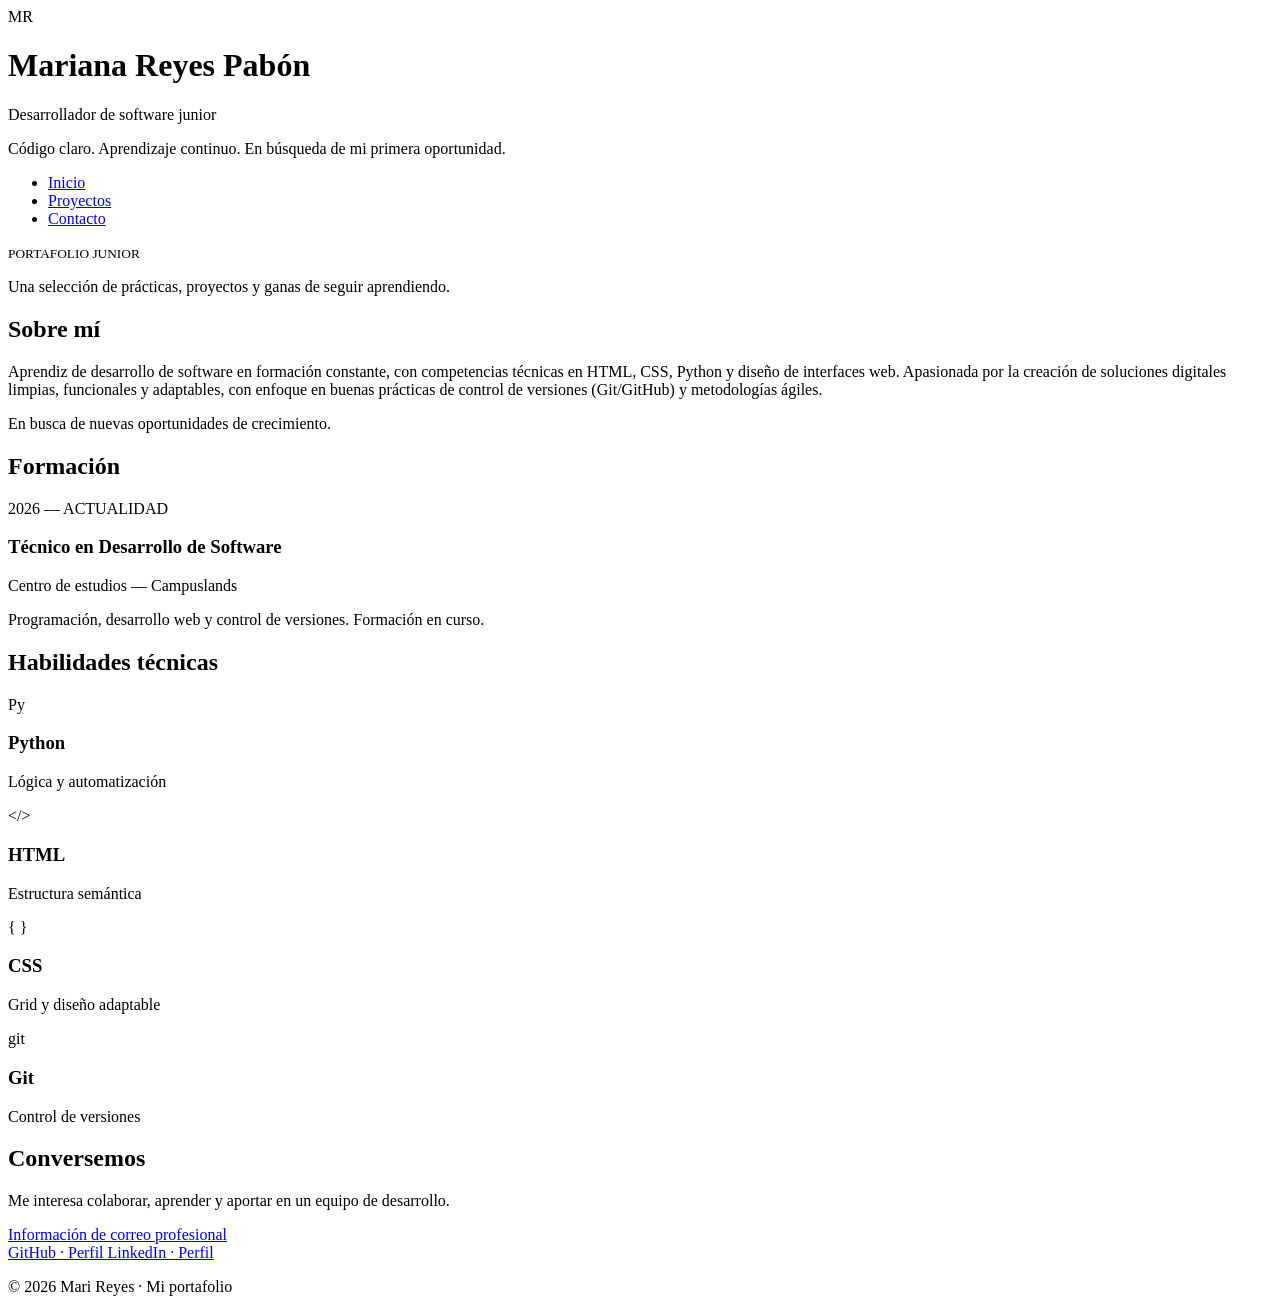
==== index.html @ 67c13725 "feat: :construction: Estructuracion en HTML de index En base a los requerimientos del reto, se escri" ====
<!DOCTYPE html>
<html lang="es">
<head>
    <meta charset="UTF-8">
    <meta name="viewport" content="width=device-width, initial-scale=1.0">
    <title>Mariana Reyes Pabón | Junior Software Developer</title>
    <link rel="stylesheet" href="styles.css">
</head>
<body>

    <div class="grid-contenedor">

        <header class="cabecera">
            <div class="avatar">MR</div>
            <div class="info-header">
                <h1>Mariana Reyes Pabón</h1>
                <p>Desarrollador de software junior</p>
            </div>
            <div class="texto-header-derecha">
                <p>Código claro. Aprendizaje continuo. En búsqueda de mi primera oportunidad.</p>
            </div>
        </header>

        <nav class="menu">
            <ul>
                <li><a href="index.html" class="activo">Inicio</a></li>
                <li><a href="proyectos.html">Proyectos</a></li>
                <li><a href="contacto.html">Contacto</a></li>
            </ul>
            <div class="menu-descripcion">
                <small>PORTAFOLIO JUNIOR</small>
                <p>Una selección de prácticas, proyectos y ganas de seguir aprendiendo.</p>
            </div>
        </nav>

        <main class="principal">

            <section class="tarjeta-seccion perfil">
                <h2>Sobre mí</h2>
                <p>Aprendiz de desarrollo de software en formación constante, con competencias técnicas en HTML, CSS, Python y diseño de interfaces web. Apasionada por la creación de soluciones digitales limpias, funcionales y adaptables, con enfoque en buenas prácticas de control de versiones (Git/GitHub) y metodologías ágiles.</p>
                <div class="badge-destacado">
                    <span>En busca de nuevas oportunidades de crecimiento.</span>
                </div>
            </section>

            <section class="tarjeta-seccion formacion">
                <h2>Formación</h2>
                <span class="periodo">2026 — ACTUALIDAD</span>
                <h3>Técnico en Desarrollo de Software</h3>
                <p class="institucion">Centro de estudios — Campuslands</p>
                <p>Programación, desarrollo web y control de versiones. Formación en curso.</p>
            </section>

            <section class="seccion-habilidades">
                <h2>Habilidades técnicas</h2>
                <div class="grid-habilidades">
                    <article class="card-habilidad">
                        <div class="icono-habilidad">Py</div>
                        <div class="info-habilidad">
                            <h3>Python</h3>
                            <p>Lógica y automatización</p>
                        </div>
                    </article>
                    <article class="card-habilidad">
                        <div class="icono-habilidad">&lt;/&gt;</div>
                        <div class="info-habilidad">
                            <h3>HTML</h3>
                            <p>Estructura semántica</p>
                        </div>
                    </article>
                    <article class="card-habilidad">
                        <div class="icono-habilidad">{ }</div>
                        <div class="info-habilidad">
                            <h3>CSS</h3>
                            <p>Grid y diseño adaptable</p>
                        </div>
                    </article>
                    <article class="card-habilidad">
                        <div class="icono-habilidad">git</div>
                        <div class="info-habilidad">
                            <h3>Git</h3>
                            <p>Control de versiones</p>
                        </div>
                    </article>
                </div>
            </section>

            <section class="tarjeta-contacto">
                <h2>Conversemos</h2>
                <p>Me interesa colaborar, aprender y aportar en un equipo de desarrollo.</p>

                <a href="marireyes.dev01@gmail.com" class="btn-contacto">Información de correo profesional</a>
            </section>

        </main>

        <footer class="pie">
            <div class="enlaces-footer">
                <a href="Mari-Reyes (Mariana Reyes Pabón)" target="_blank">GitHub · Perfil </a>
                <a href="www.linkedin.com/in/mariana-reyes-pabón-7a0017425" target="_blank">LinkedIn · Perfil </a>
            </div>
            <p class="copyright">© 2026 Mari Reyes · Mi portafolio </p>
        </footer>

    </div>

</body>
</html>
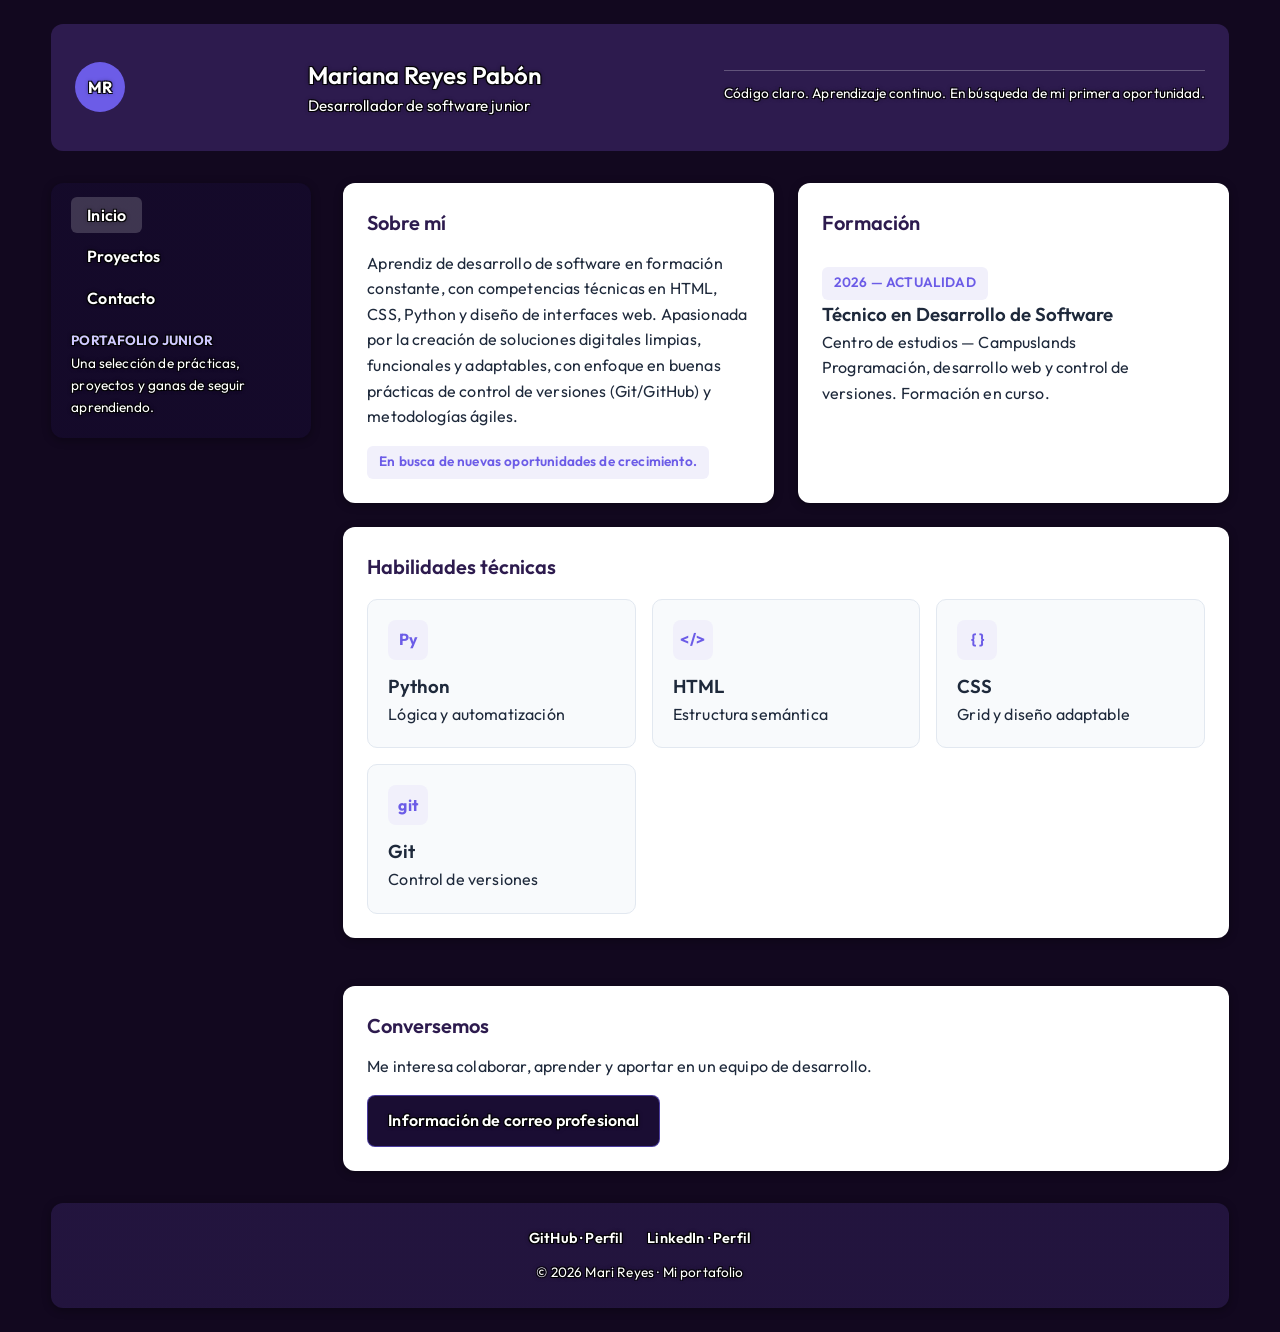
==== commit 60fda97f: "feat: :sparkles: Correcion direccion de enlaces a redes profesionales. Cambio de enlaces que direcio" ====
--- a/index.html
+++ b/index.html
@@ -96,8 +96,8 @@
 
         <footer class="pie">
             <div class="enlaces-footer">
-                <a href="Mari-Reyes (Mariana Reyes Pabón)" target="_blank">GitHub · Perfil </a>
-                <a href="www.linkedin.com/in/mariana-reyes-pabón-7a0017425" target="_blank">LinkedIn · Perfil </a>
+                <a href="https://github.com/Mari-Reyes" target="_blank">GitHub · Perfil </a>
+                <a href="https://www.linkedin.com/in/mariana-reyes-pab%C3%B3n-7a0017425/?trk=public-profile-join-page" target="_blank">LinkedIn · Perfil </a>
             </div>
             <p class="copyright">© 2026 Mari Reyes · Mi portafolio </p>
         </footer>
--- a/styles.css
+++ b/styles.css
@@ -0,0 +1,416 @@
+/*ESTILOS GENERALES Y MOBILE FIRST*/
+
+@import url('https://fonts.googleapis.com/css2?family=Outfit:wght@300;400;500;600;700&display=swap');
+
+:root {
+
+    --color-fondo: #12081F;
+    --color-principal: #2D1B4E;
+    --color-secundario: #6C5CE7;
+    --color-claro: #f1f0fb;
+    --color-texto: #1e293b;
+    --color-texto-suave: #64748b;
+    --color-tarjeta: #ffffff;
+    --color-superficie: #f8fafc; 
+
+    --texto-claro: #ffffff;
+    --borde-texto:
+        -1px -1px 0 rgba(0, 0, 0, 0.85),
+         1px -1px 0 rgba(0, 0, 0, 0.85),
+        -1px  1px 0 rgba(0, 0, 0, 0.85),
+         1px  1px 0 rgba(0, 0, 0, 0.85),
+         0 0 4px rgba(0, 0, 0, 0.6);
+}
+
+* {
+    box-sizing: border-box;
+    margin: 0;
+    padding: 0;
+}
+
+body {
+    font-family: 'Google Sans', 'Outfit', 'Segoe UI', Tahoma, Geneva, Verdana, sans-serif;
+    background-color: var(--color-fondo);
+    color: var(--color-texto);
+    line-height: 1.6;
+    letter-spacing: 0.01em;
+}
+
+h1, h2, h3, h4 {
+    font-weight: 600;
+    letter-spacing: 0;
+}
+
+.grid-contenedor {
+    max-width: 1200px;
+    width: 92%;
+    margin: 0 auto;
+    display: flex;
+    flex-direction: column;
+    gap: 1.5rem;
+    padding: 1.5rem 0;
+}
+
+img {
+    max-width: 100%;
+    height: auto;
+    display: block;
+}
+
+
+/* CABECERA (fondo oscuro -> texto blanco con borde negro)*/
+
+.cabecera {
+    background-color: var(--color-principal);
+    color: var(--texto-claro);
+    padding: 2rem 1.5rem;
+    border-radius: 12px;
+    display: flex;
+    flex-direction: column;
+    gap: 1rem;
+    text-shadow: var(--borde-texto);
+}
+
+.avatar {
+    width: 50px;
+    height: 50px;
+    background-color: var(--color-secundario);
+    color: var(--texto-claro);
+    display: flex;
+    align-items: center;
+    justify-content: center;
+    font-weight: bold;
+    border-radius: 50%;
+    text-shadow: var(--borde-texto);
+}
+
+.info-header h1 {
+    font-size: 1.5rem;
+}
+
+.info-header p {
+    font-size: 0.95rem;
+    opacity: 1;
+}
+
+.texto-header-derecha {
+    font-size: 0.85rem;
+    border-top: 1px solid rgba(255, 255, 255, 0.25);
+    padding-top: 0.75rem;
+}
+
+
+/* MENÚ DE NAVEGACIÓN (con imagen background.png)*/
+
+.menu {
+    /* Velo oscuro muy ligero encima de la imagen para que el texto se lea */
+    background-image:
+        linear-gradient(rgba(10, 4, 24, 0.35), rgba(10, 4, 24, 0.35)),
+        url('../Mi_portafolio/img/background.png');
+    background-size: cover;
+    background-position: center;
+    background-repeat: no-repeat;
+    background-color: #1a0d33;
+    color: var(--texto-claro);
+    padding: 1.25rem;
+    border-radius: 12px;
+    box-shadow: 0 2px 8px rgba(0, 0, 0, 0.35);
+    text-shadow: var(--borde-texto);
+}
+
+.menu ul {
+    list-style: none;
+    display: flex;
+    gap: 1rem;
+    margin-bottom: 1rem;
+}
+
+.menu a {
+    text-decoration: none;
+    color: var(--texto-claro);
+    font-weight: 600;
+    padding: 0.5rem 1rem;
+    border-radius: 6px;
+    transition: background 0.2s;
+    text-shadow: var(--borde-texto);
+}
+
+.menu a:hover,
+.menu a.activo {
+    background-color: rgba(255, 255, 255, 0.18);
+    color: var(--texto-claro);
+}
+
+.menu-descripcion small {
+    color: #cfc8ff;
+    font-weight: bold;
+}
+
+.menu-descripcion p {
+    font-size: 0.85rem;
+    color: var(--texto-claro);
+}
+
+.principal {
+    display: flex;
+    flex-direction: column;
+    gap: 1.5rem;
+}
+
+
+/* TARJETAS Y SECCIONES (fondo blanco -> texto oscuro)*/
+
+.tarjeta-seccion,
+.tarjeta-correo,
+.tarjeta-redes,
+.seccion-aviso-privacidad,
+.tarjeta-contacto,
+.seccion-intro,
+.seccion-intro-contacto,
+.seccion-habilidades {
+    background-color: var(--color-tarjeta);
+    padding: 1.5rem;
+    border-radius: 12px;
+    box-shadow: 0 2px 8px rgba(0, 0, 0, 0.35);
+}
+
+.seccion-proyectos-grid {
+    background-color: var(--color-tarjeta);
+    padding: 1.5rem;
+    border-radius: 12px;
+    box-shadow: 0 2px 8px rgba(0, 0, 0, 0.35);
+}
+
+.tarjeta-seccion h2,
+.seccion-habilidades h2,
+.seccion-proyectos h2,
+.seccion-intro h2,
+.tarjeta-contacto h2,
+.seccion-intro-contacto h2,
+.tarjeta-correo h3,
+.tarjeta-redes h3,
+.seccion-aviso-privacidad h4 {
+    color: var(--color-principal);
+    margin-bottom: 0.75rem;
+    font-size: 1.25rem;
+}
+
+.badge-destacado,
+.periodo {
+    display: inline-block;
+    background-color: var(--color-claro);
+    color: var(--color-secundario);
+    padding: 0.35rem 0.75rem;
+    border-radius: 6px;
+    font-size: 0.85rem;
+    font-weight: 600;
+    margin-top: 1rem;
+}
+
+.grid-habilidades,
+.grid-tarjetas-proyectos {
+    display: grid;
+    grid-template-columns: repeat(auto-fit, minmax(260px, 1fr));
+    gap: 1rem;
+    margin-top: 1rem;
+}
+
+.card-habilidad,
+.card-proyecto-detalle {
+    background-color: var(--color-superficie);
+    border: 1px solid #e2e8f0;
+    padding: 1.25rem;
+    border-radius: 10px;
+    display: flex;
+    flex-direction: column;
+    gap: 0.75rem;
+}
+
+.icono-habilidad {
+    background-color: var(--color-claro);
+    color: var(--color-secundario);
+    width: 40px;
+    height: 40px;
+    display: flex;
+    align-items: center;
+    justify-content: center;
+    border-radius: 8px;
+    font-weight: bold;
+}
+
+.tags-tecnologias,
+.tags-proyecto {
+    display: flex;
+    gap: 0.5rem;
+    flex-wrap: wrap;
+}
+
+.tag {
+    background-color: var(--color-claro);
+    color: var(--color-secundario);
+    font-size: 0.75rem;
+    padding: 0.2rem 0.5rem;
+    border-radius: 4px;
+    font-weight: 600;
+}
+
+
+/* BOTONES (con imagen Botones.png)*/
+
+.btn-contacto,
+.btn-github,
+.btn-correo {
+    display: inline-block;
+    background-image: url('../Mi_portafolio/img/footer.png');
+    background-size: cover;
+    background-position: center;
+    background-repeat: no-repeat;
+    background-color: #1a0d33;
+    color: var(--texto-claro);
+    text-shadow: var(--borde-texto);
+    text-decoration: none;
+    padding: 0.75rem 1.25rem;
+    border: 1px solid rgba(108, 92, 231, 0.6);
+    border-radius: 8px;
+    font-weight: 600;
+    text-align: center;
+    margin-top: 1rem;
+    transition: filter 0.2s, transform 0.2s;
+}
+
+.btn-contacto:hover,
+.btn-github:hover,
+.btn-correo:hover {
+    filter: brightness(1.25) saturate(1.1);
+    transform: translateY(-1px);
+}
+
+.btn-contacto:focus-visible,
+.btn-github:focus-visible,
+.btn-correo:focus-visible {
+    outline: 3px solid var(--color-secundario);
+    outline-offset: 2px;
+}
+
+.ruta-ejemplo,
+.nota-privacidad {
+    font-size: 0.8rem;
+    color: var(--color-texto-suave);
+}
+
+
+/* FOOTER (con imagen footer.png en todas las páginas)*/
+
+.pie {
+    background-image:
+        linear-gradient(rgba(10, 4, 24, 0.3), rgba(10, 4, 24, 0.3)),
+        url('../Mi_portafolio/img/Botones.png');
+    background-size: cover;
+    background-position: center;
+    background-repeat: no-repeat;
+    background-color: #2D1B4E;
+    color: var(--texto-claro);
+    text-shadow: var(--borde-texto);
+    padding: 1.5rem;
+    border-radius: 12px;
+    text-align: center;
+    font-size: 0.9rem;
+    box-shadow: 0 2px 8px rgba(0, 0, 0, 0.35);
+}
+
+.enlaces-footer {
+    display: flex;
+    justify-content: center;
+    flex-wrap: wrap;
+    gap: 1.5rem;
+    margin-bottom: 0.75rem;
+}
+
+.enlaces-footer a {
+    color: var(--texto-claro);
+    text-decoration: none;
+    font-weight: 600;
+    text-shadow: var(--borde-texto);
+}
+
+.enlaces-footer a:hover {
+    text-decoration: underline;
+}
+
+.copyright {
+    color: var(--texto-claro);
+    font-size: 0.85rem;
+    text-shadow: var(--borde-texto);
+}
+
+
+/* MEDIA QUERY 1: DESDE 600px*/
+
+@media (min-width: 600px) {
+    .cabecera {
+        flex-direction: row;
+        align-items: center;
+        justify-content: space-between;
+    }
+}
+
+
+/* MEDIA QUERY 2: DESDE 1024px (Grid por áreas en computador)*/
+
+@media (min-width: 1024px) {
+    .grid-contenedor {
+        display: grid;
+        grid-template-areas:
+            "header header"
+            "nav main"
+            "footer footer";
+        grid-template-columns: 260px 1fr;
+        gap: 2rem;
+    }
+
+    .cabecera {
+        grid-area: header;
+    }
+
+    .menu {
+        grid-area: nav;
+        align-self: start;
+        position: sticky;
+        top: 1.5rem;
+    }
+
+    .menu ul {
+        flex-direction: column;
+    }
+
+    .principal {
+        grid-area: main;
+        display: grid;
+        grid-template-areas:
+            "perfil formacion"
+            "habilidades habilidades"
+            "proyectos proyectos"
+            "contacto contacto";
+        grid-template-columns: 1fr 1fr;
+        gap: 1.5rem;
+    }
+
+    .perfil { grid-area: perfil; }
+    .formacion { grid-area: formacion; }
+    .seccion-habilidades { grid-area: habilidades; }
+    .seccion-proyectos { grid-area: proyectos; }
+    .tarjeta-contacto { grid-area: contacto; }
+
+    /* Para proyectos.html y contacto.html */
+    .seccion-intro { grid-area: perfil; grid-column: span 2; }
+    .seccion-proyectos-grid { grid-area: habilidades; grid-column: span 2; }
+
+    .seccion-intro-contacto { grid-area: perfil; grid-column: span 2; }
+    .tarjeta-correo { grid-area: formacion; }
+    .tarjeta-redes { grid-area: habilidades; }
+    .seccion-aviso-privacidad { grid-area: proyectos; grid-column: span 2; }
+
+    .pie {
+        grid-area: footer;
+    }
+}
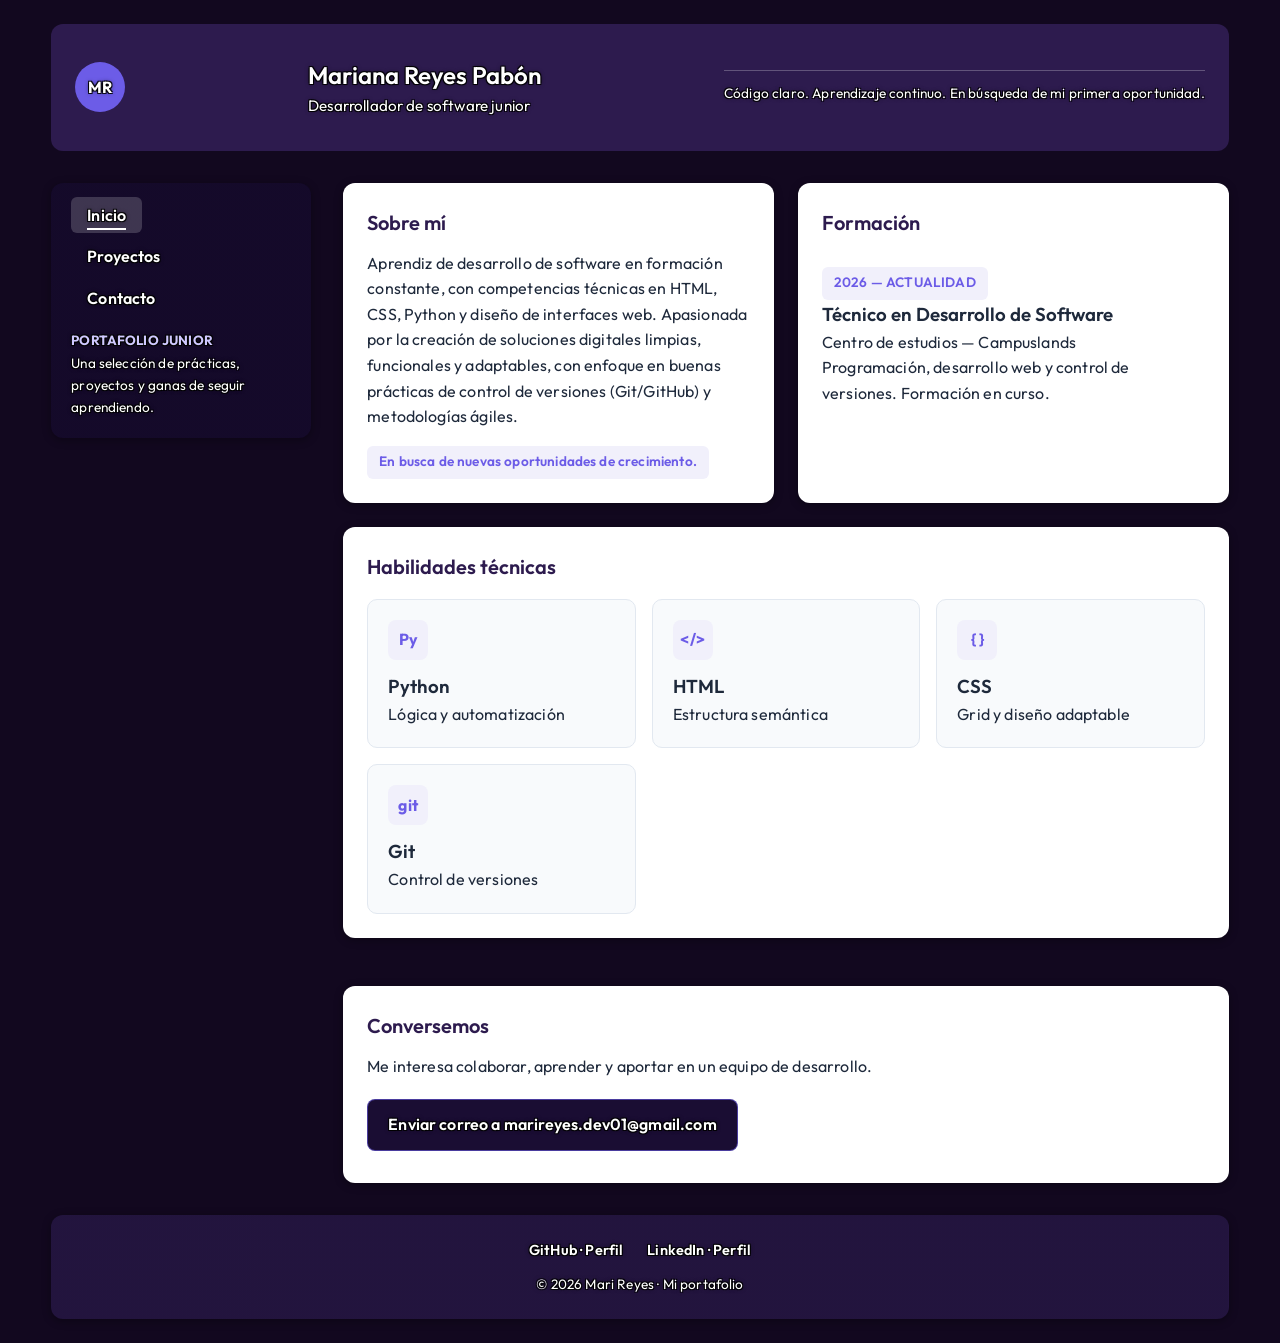
==== commit 93fde96d: "feat: :art: Agregar animaciones al diseño Correcion del enlace al correo electronico e insercion de " ====
--- a/index.html
+++ b/index.html
@@ -89,7 +89,9 @@
                 <h2>Conversemos</h2>
                 <p>Me interesa colaborar, aprender y aportar en un equipo de desarrollo.</p>
 
-                <a href="marireyes.dev01@gmail.com" class="btn-contacto">Información de correo profesional</a>
+                <a href="mailto:marireyes.dev01@gmail.com" class="btn-contacto">
+                Enviar correo a marireyes.dev01@gmail.com
+                </a>
             </section>
 
         </main>
--- a/styles.css
+++ b/styles.css
@@ -57,9 +57,6 @@
     display: block;
 }
 
-
-/* CABECERA (fondo oscuro -> texto blanco con borde negro)*/
-
 .cabecera {
     background-color: var(--color-principal);
     color: var(--texto-claro);
@@ -99,11 +96,7 @@
     padding-top: 0.75rem;
 }
 
-
-/* MENÚ DE NAVEGACIÓN (con imagen background.png)*/
-
 .menu {
-    /* Velo oscuro muy ligero encima de la imagen para que el texto se lea */
     background-image:
         linear-gradient(rgba(10, 4, 24, 0.35), rgba(10, 4, 24, 0.35)),
         url('../Mi_portafolio/img/background.png');
@@ -156,9 +149,6 @@
     flex-direction: column;
     gap: 1.5rem;
 }
-
-
-/* TARJETAS Y SECCIONES (fondo blanco -> texto oscuro)*/
 
 .tarjeta-seccion,
 .tarjeta-correo,
@@ -254,9 +244,6 @@
     font-weight: 600;
 }
 
-
-/* BOTONES (con imagen Botones.png)*/
-
 .btn-contacto,
 .btn-github,
 .btn-correo {
@@ -298,9 +285,6 @@
     color: var(--color-texto-suave);
 }
 
-
-/* FOOTER (con imagen footer.png en todas las páginas)*/
-
 .pie {
     background-image:
         linear-gradient(rgba(10, 4, 24, 0.3), rgba(10, 4, 24, 0.3)),
@@ -343,9 +327,6 @@
     text-shadow: var(--borde-texto);
 }
 
-
-/* MEDIA QUERY 1: DESDE 600px*/
-
 @media (min-width: 600px) {
     .cabecera {
         flex-direction: row;
@@ -353,9 +334,6 @@
         justify-content: space-between;
     }
 }
-
-
-/* MEDIA QUERY 2: DESDE 1024px (Grid por áreas en computador)*/
 
 @media (min-width: 1024px) {
     .grid-contenedor {
@@ -413,4 +391,233 @@
     .pie {
         grid-area: footer;
     }
+}
+
+
+@keyframes entrada {
+    from { opacity: 0; transform: translateY(18px); }
+    to   { opacity: 1; transform: translateY(0); }
+}
+
+.cabecera { animation: entrada 0.7s cubic-bezier(.2, .7, .2, 1) backwards; }
+.menu     { animation: entrada 0.7s cubic-bezier(.2, .7, .2, 1) 0.12s backwards; }
+
+.principal > * {
+    animation: entrada 0.7s cubic-bezier(.2, .7, .2, 1) backwards;
+}
+.principal > *:nth-child(1) { animation-delay: 0.22s; }
+.principal > *:nth-child(2) { animation-delay: 0.32s; }
+.principal > *:nth-child(3) { animation-delay: 0.42s; }
+.principal > *:nth-child(4) { animation-delay: 0.52s; }
+.principal > *:nth-child(5) { animation-delay: 0.62s; }
+
+.pie { animation: entrada 0.7s cubic-bezier(.2, .7, .2, 1) 0.6s backwards; }
+
+@keyframes deriva {
+    from { background-position: center, 0% 50%; }
+    to   { background-position: center, 100% 50%; }
+}
+
+.menu,
+.pie {
+    background-size: 100% 100%, cover;
+    animation-name: entrada, deriva;
+    animation-duration: 0.7s, 28s;
+    animation-timing-function: cubic-bezier(.2, .7, .2, 1), ease-in-out;
+    animation-iteration-count: 1, infinite;
+    animation-direction: normal, alternate;
+    animation-fill-mode: backwards, none;
+}
+.menu { animation-delay: 0.12s, 0s; }
+.pie  { animation-delay: 0.6s, 0s; }
+
+@keyframes aro {
+    0%   { box-shadow: 0 0 0 0 rgba(108, 92, 231, 0.55); }
+    70%  { box-shadow: 0 0 0 12px rgba(108, 92, 231, 0); }
+    100% { box-shadow: 0 0 0 0 rgba(108, 92, 231, 0); }
+}
+
+.avatar { animation: aro 3.2s ease-out infinite; }
+
+.menu a {
+    position: relative;
+}
+
+.menu a::after {
+    content: "";
+    position: absolute;
+    left: 1rem;
+    right: 1rem;
+    bottom: 0.2rem;
+    height: 2px;
+    background: var(--texto-claro);
+    transform: scaleX(0);
+    transform-origin: left;
+    transition: transform 0.3s ease;
+}
+
+.menu a:hover::after,
+.menu a.activo::after {
+    transform: scaleX(1);
+}
+
+
+.card-habilidad,
+.card-proyecto-detalle {
+    transition: transform 0.3s ease, box-shadow 0.3s ease, border-color 0.3s ease;
+}
+
+.card-habilidad:hover,
+.card-proyecto-detalle:hover {
+    transform: translateY(-5px);
+    border-color: var(--color-secundario);
+    box-shadow: 0 12px 24px rgba(45, 27, 78, 0.18);
+}
+
+.icono-habilidad {
+    transition: transform 0.3s ease, background-color 0.3s ease, color 0.3s ease;
+}
+
+.card-habilidad:hover .icono-habilidad {
+    transform: scale(1.12) rotate(-4deg);
+    background-color: var(--color-secundario);
+    color: var(--texto-claro);
+}
+
+.tag {
+    transition: background-color 0.25s ease, color 0.25s ease;
+}
+
+.card-proyecto-detalle:hover .tag {
+    background-color: var(--color-secundario);
+    color: var(--texto-claro);
+}
+
+.btn-contacto,
+.btn-github,
+.btn-correo {
+    position: relative;
+    overflow: hidden;
+    background-size: 130% auto;
+    background-position: 0% 50%;
+    transition: background-position 0.6s ease, filter 0.25s ease,
+                transform 0.25s ease, box-shadow 0.25s ease;
+}
+
+.btn-contacto::after,
+.btn-github::after,
+.btn-correo::after {
+    content: "";
+    position: absolute;
+    top: 0;
+    left: -80%;
+    width: 50%;
+    height: 100%;
+    background: linear-gradient(105deg, transparent, rgba(255, 255, 255, 0.35), transparent);
+    transform: skewX(-20deg);
+    pointer-events: none;
+}
+
+.btn-contacto:hover,
+.btn-github:hover,
+.btn-correo:hover {
+    background-position: 100% 50%;
+    box-shadow: 0 6px 16px rgba(108, 92, 231, 0.45);
+}
+
+.btn-contacto:hover::after,
+.btn-github:hover::after,
+.btn-correo:hover::after {
+    left: 130%;
+    transition: left 0.7s ease;
+}
+
+.btn-contacto:active,
+.btn-github:active,
+.btn-correo:active {
+    transform: translateY(0) scale(0.98);
+}
+
+
+.enlaces-footer a {
+    transition: transform 0.25s ease;
+}
+
+.enlaces-footer a:hover {
+    transform: translateY(-2px);
+}
+
+.tarjeta-seccion,
+.tarjeta-correo,
+.tarjeta-redes,
+.seccion-aviso-privacidad,
+.tarjeta-contacto,
+.seccion-intro,
+.seccion-intro-contacto,
+.seccion-habilidades,
+.seccion-proyectos-grid {
+    transition: transform 0.35s ease, box-shadow 0.35s ease;
+}
+
+@media (hover: hover) {
+    .tarjeta-seccion:hover,
+    .tarjeta-correo:hover,
+    .tarjeta-redes:hover,
+    .seccion-aviso-privacidad:hover,
+    .tarjeta-contacto:hover,
+    .seccion-intro:hover,
+    .seccion-intro-contacto:hover,
+    .seccion-habilidades:hover,
+    .seccion-proyectos-grid:hover {
+        transform: scale(1.015);
+        box-shadow: 0 14px 30px rgba(0, 0, 0, 0.45);
+    }
+}
+
+/* Celular: al hacer scroll, cada cuadro crece suavemente al entrar en pantalla */
+@keyframes crecer-scroll {
+    from { transform: scale(0.94); opacity: 0.55; }
+    to   { transform: scale(1);    opacity: 1; }
+}
+
+@media (hover: none) {
+    @supports (animation-timeline: view()) {
+        .principal > .tarjeta-seccion,
+        .principal > .tarjeta-correo,
+        .principal > .tarjeta-redes,
+        .principal > .seccion-aviso-privacidad,
+        .principal > .tarjeta-contacto,
+        .principal > .seccion-intro,
+        .principal > .seccion-intro-contacto,
+        .principal > .seccion-habilidades,
+        .principal > .seccion-proyectos-grid {
+            animation: crecer-scroll linear both;
+            animation-delay: 0s;
+            animation-timeline: view();
+            animation-range: entry 0% entry 70%;
+        }
+    }
+}
+
+
+
+.tarjeta-contacto p {
+    margin-bottom: 0.25rem;
+}
+
+.tarjeta-contacto .btn-contacto {
+    max-width: 100%;
+    white-space: normal;
+    overflow-wrap: anywhere;
+}
+
+
+
+@media (prefers-reduced-motion: reduce) {
+    *,
+    *::before,
+    *::after {
+        animation: none !important;
+        transition: none !important;
+    }
 }
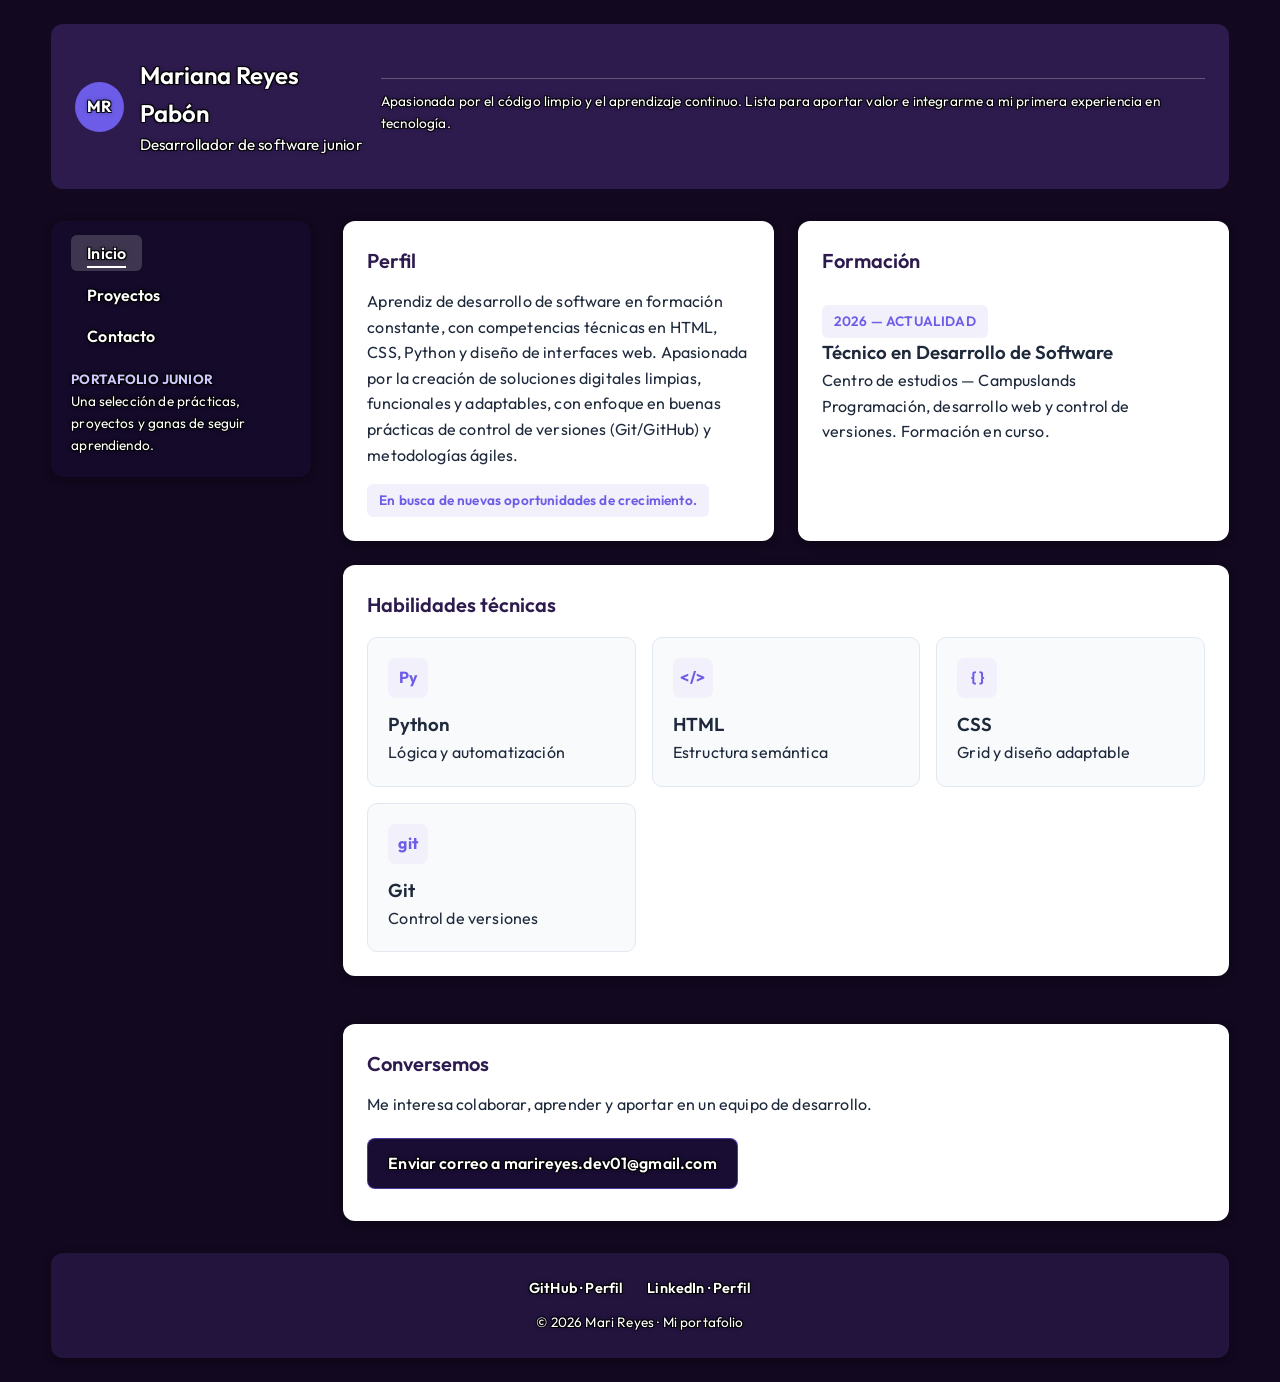
==== commit bccb11bc: "feat: :construction: Correción de pequeños detalles Correción de texto y revisión del Readme" ====
--- a/index.html
+++ b/index.html
@@ -17,7 +17,7 @@
                 <p>Desarrollador de software junior</p>
             </div>
             <div class="texto-header-derecha">
-                <p>Código claro. Aprendizaje continuo. En búsqueda de mi primera oportunidad.</p>
+                <p>Apasionada por el código limpio y el aprendizaje continuo. Lista para aportar valor e integrarme a mi primera experiencia en tecnología.</p>
             </div>
         </header>
 
@@ -36,7 +36,7 @@
         <main class="principal">
 
             <section class="tarjeta-seccion perfil">
-                <h2>Sobre mí</h2>
+                <h2>Perfil</h2>
                 <p>Aprendiz de desarrollo de software en formación constante, con competencias técnicas en HTML, CSS, Python y diseño de interfaces web. Apasionada por la creación de soluciones digitales limpias, funcionales y adaptables, con enfoque en buenas prácticas de control de versiones (Git/GitHub) y metodologías ágiles.</p>
                 <div class="badge-destacado">
                     <span>En busca de nuevas oportunidades de crecimiento.</span>
